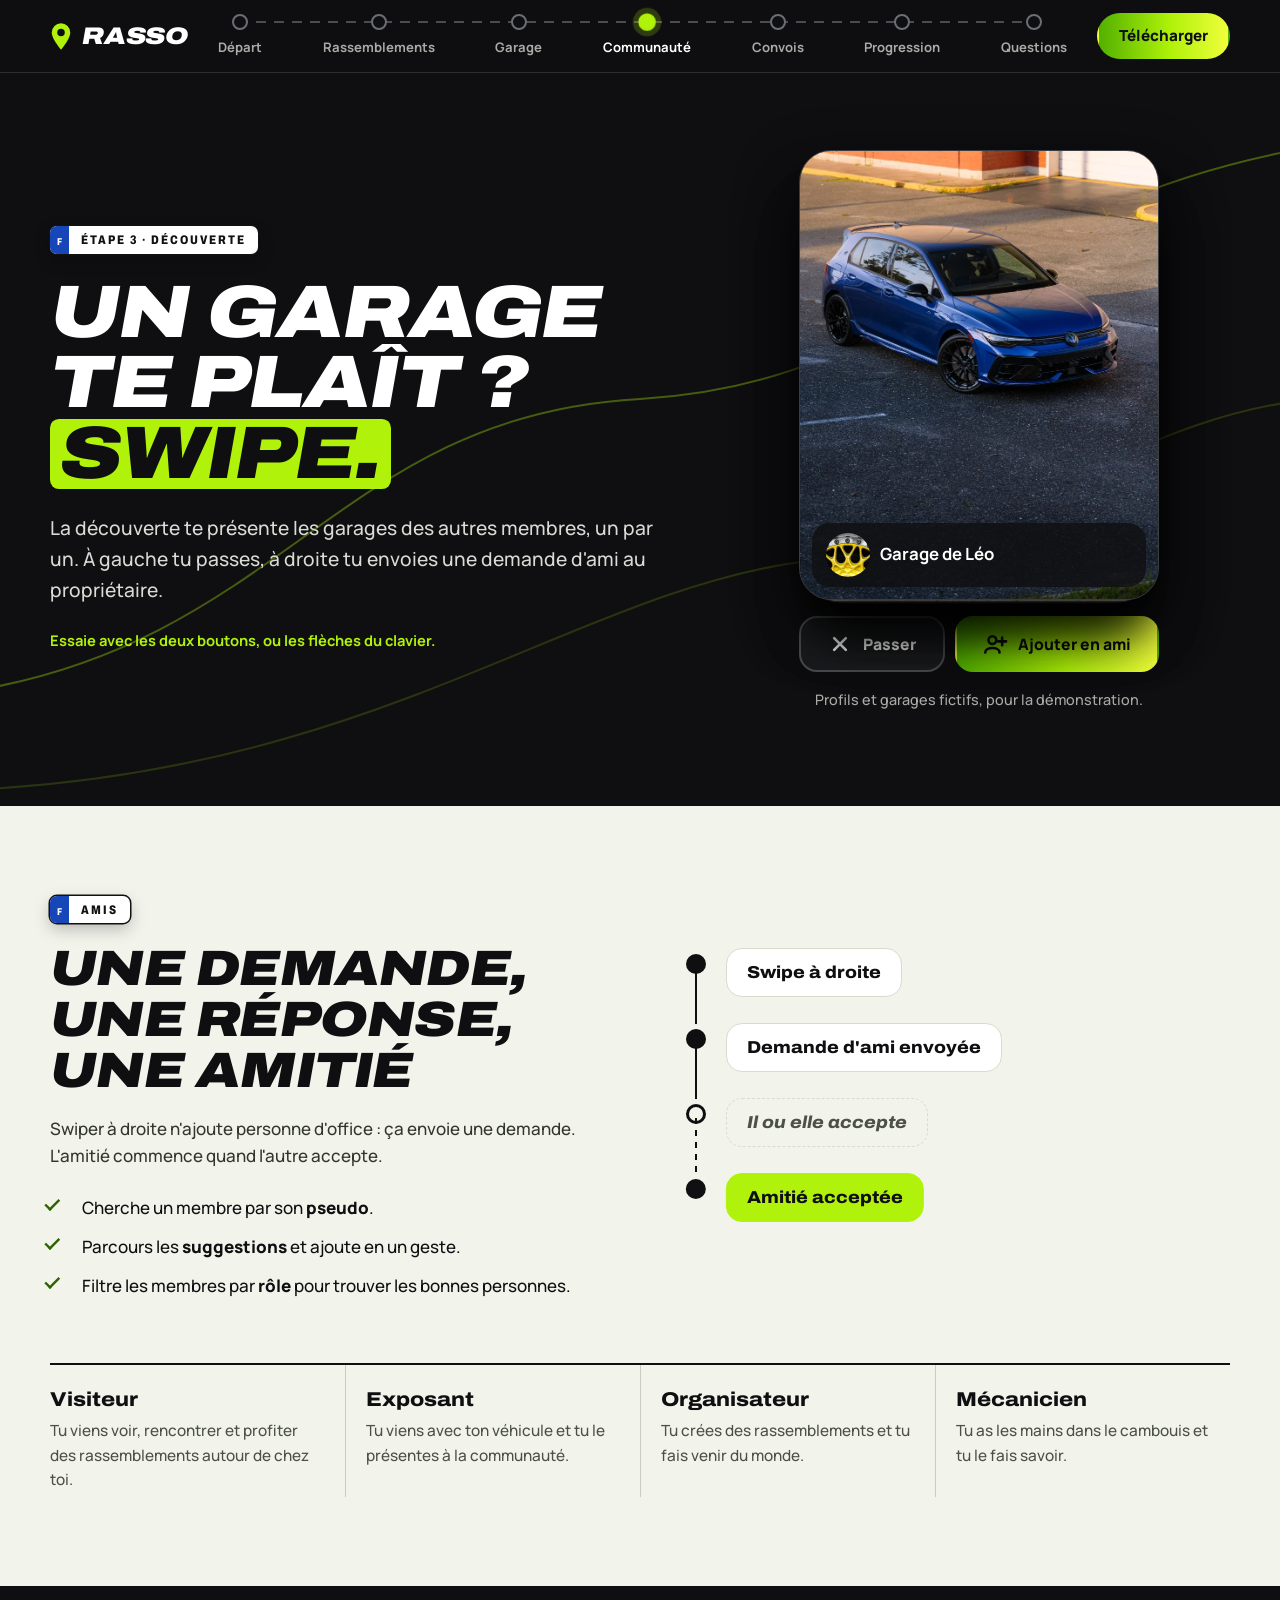
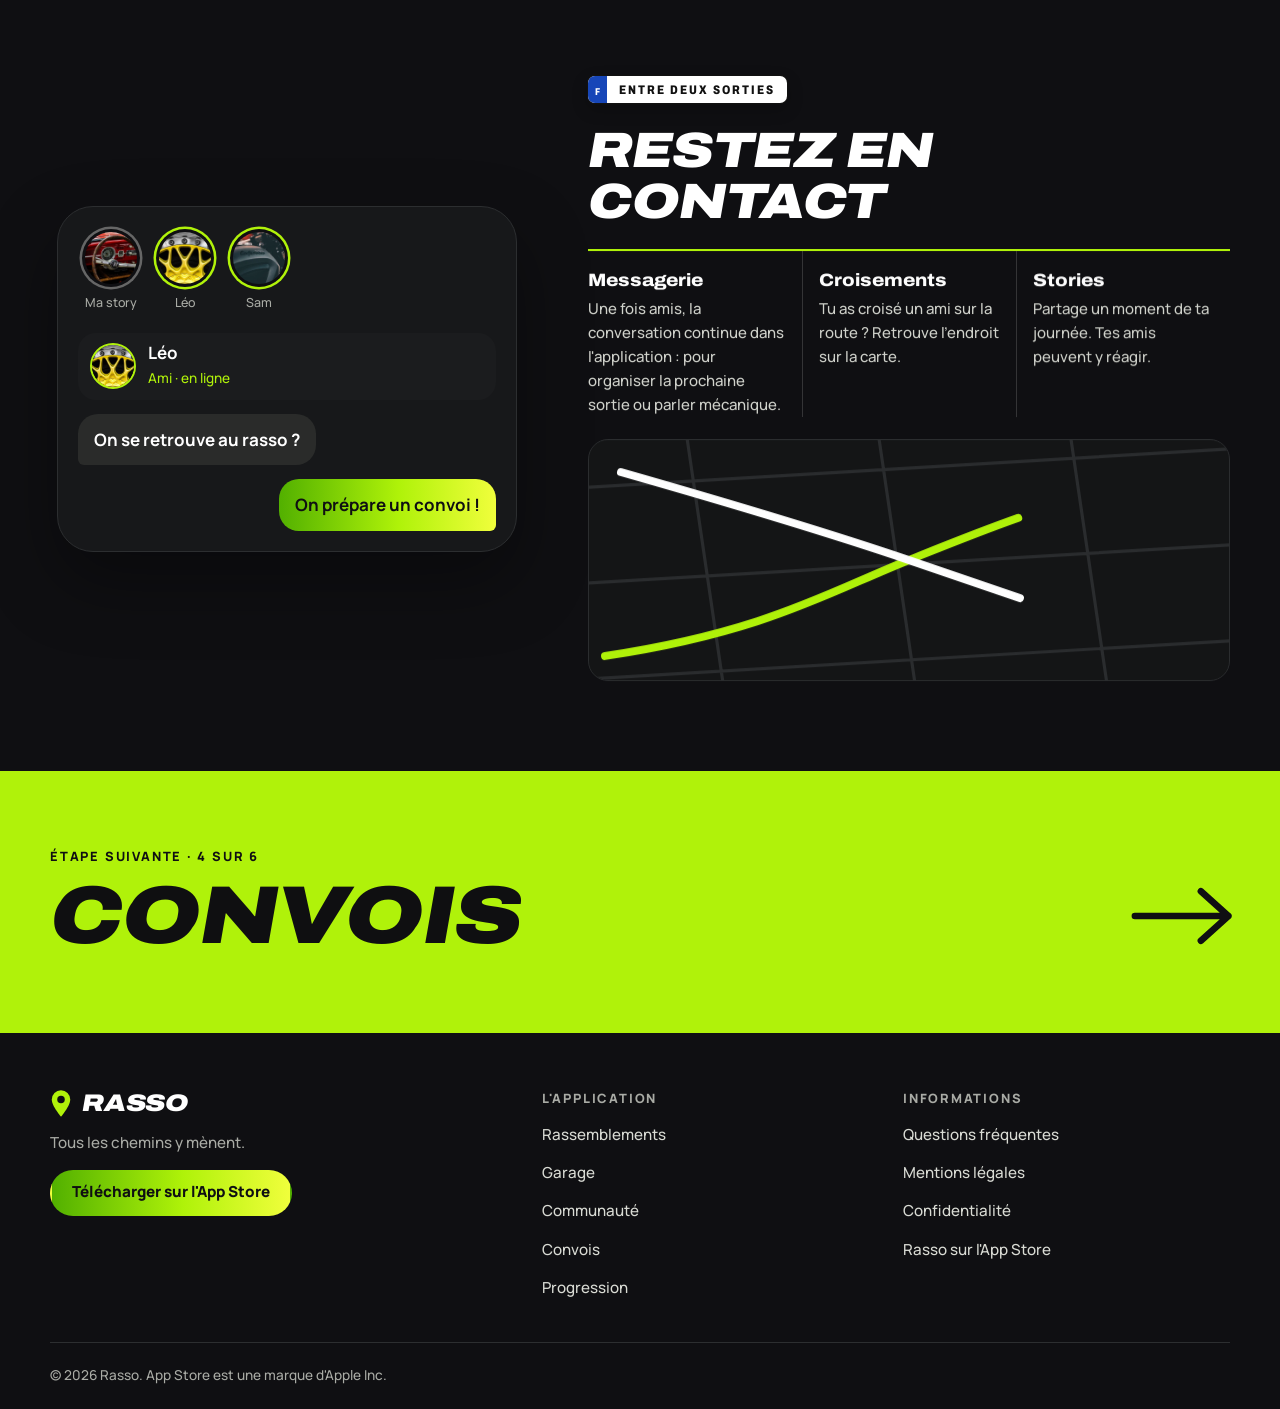
==== communaute.html @ 7228d5ae "Site vitrine Rasso : version de démonstration Site statique de 9 pages (accueil, rassemblements, gar" ====
<!DOCTYPE html>
<html lang="fr">
<head>
<meta charset="utf-8">
<meta name="viewport" content="width=device-width, initial-scale=1">
<title>Rencontre des passionnés auto et moto : swipe, amis, messagerie – Rasso</title>
<meta name="description" content="Découvre les garages des autres membres, swipe pour ajouter des amis, discute en messagerie, retrouve vos croisements sur la carte et partage des stories sur Rasso.">
<link rel="canonical" href="https://henrybdz.github.io/Rasso-APP/communaute.html">
<meta name="robots" content="noindex, nofollow">
<meta name="theme-color" content="#0F0F12">
<meta name="color-scheme" content="dark">
<meta name="apple-itunes-app" content="app-id=6758964694">
<meta property="og:type" content="website">
<meta property="og:locale" content="fr_FR">
<meta property="og:site_name" content="Rasso">
<meta property="og:title" content="Rencontre des passionnés auto et moto : swipe, amis, messagerie – Rasso">
<meta property="og:description" content="Découvre les garages des autres membres, swipe pour ajouter des amis, discute en messagerie, retrouve vos croisements sur la carte et partage des stories sur Rasso.">
<meta property="og:url" content="https://henrybdz.github.io/Rasso-APP/communaute.html">
<meta property="og:image" content="https://henrybdz.github.io/Rasso-APP/img/og.jpg">
<meta property="og:image:width" content="1200">
<meta property="og:image:height" content="630">
<meta name="twitter:card" content="summary_large_image">
<link rel="icon" href="favicon.svg" type="image/svg+xml">
<link rel="manifest" href="site.webmanifest">
<link rel="preload" href="fonts/archivo-italic.woff2" as="font" type="font/woff2" crossorigin>
<link rel="preload" href="fonts/manrope.woff2" as="font" type="font/woff2" crossorigin>
<link rel="stylesheet" href="css/site.css">
</head>
<body>
<a class="skip" href="#contenu">Aller au contenu</a>
<header class="top">
  <div class="wrap top-in">
    <a class="brand" href="index.html" aria-label="Rasso, accueil"><svg class="pin" viewBox="0 0 100 130" aria-hidden="true"><path d="M50,126 C50,126 8,78 8,48 A42,42 0 1 1 92,48 C92,78 50,126 50,126 Z"/><circle cx="50" cy="48" r="17"/></svg><span>RASSO</span></a>
    <nav class="route-nav" id="nav" aria-label="Navigation principale"><ol><li><a href="index.html"><i aria-hidden="true"></i><span>Départ</span></a></li><li><a href="rassemblements.html"><i aria-hidden="true"></i><span>Rassemblements</span></a></li><li><a href="garage.html"><i aria-hidden="true"></i><span>Garage</span></a></li><li><a href="communaute.html" aria-current="page"><i aria-hidden="true"></i><span>Communauté</span></a></li><li><a href="convois.html"><i aria-hidden="true"></i><span>Convois</span></a></li><li><a href="progression.html"><i aria-hidden="true"></i><span>Progression</span></a></li><li><a href="questions.html"><i aria-hidden="true"></i><span>Questions</span></a></li></ol></nav>
    <a class="btn btn-lime top-cta" href="https://apps.apple.com/fr/app/rasso/id6758964694" rel="noopener">Télécharger</a>
    <button class="burger" id="burger" type="button" aria-expanded="false" aria-controls="nav"><span class="sr">Menu</span><i></i><i></i><i></i></button>
  </div>
</header>
<main id="contenu">
<section class="phero dark"><svg class="road" viewBox="0 0 1440 900" preserveAspectRatio="none" aria-hidden="true"><path d="M-40,760 C 320,700 380,420 720,400 C 1040,380 1100,160 1480,90"/><path d="M-40,880 C 420,860 640,640 900,600 C 1160,560 1280,420 1480,400"/></svg>
  <div class="wrap phero-in">
    <div class="phero-txt"><p class="plate"><i aria-hidden="true">F</i><span>Étape 3 · Découverte</span></p><h1>Un garage te plaît ?<br><mark>Swipe.</mark></h1><p class="lead">La découverte te présente les garages des autres membres, un par un. À gauche tu passes, à droite tu envoies une demande d'ami au propriétaire.</p><p class="hint">Essaie avec les deux boutons, ou les flèches du clavier.</p></div>
    <div class="phero-vis">
      <div class="swipe" id="swipe"><div class="sw-stack"><div class="sw" data-nom="Malo"><img src="img/voiture-youngtimer.webp" width="1200" height="800" alt="" loading="lazy"><span class="stamp s-pass">Passer</span><span class="stamp s-add">Ajouter en ami</span><div class="own"><img src="img/profil-sam.webp" width="240" height="240" alt="" loading="lazy"><b>Garage de Malo</b></div></div><div class="sw" data-nom="Inès"><img src="img/moto-cafe-racer.webp" width="900" height="879" alt="" loading="lazy"><span class="stamp s-pass">Passer</span><span class="stamp s-add">Ajouter en ami</span><div class="own"><img src="img/profil-moi.webp" width="240" height="240" alt="" loading="lazy"><b>Garage de Inès</b></div></div><div class="sw" data-nom="Sam"><img src="img/voiture-coupe.webp" width="1200" height="674" alt="" loading="lazy"><span class="stamp s-pass">Passer</span><span class="stamp s-add">Ajouter en ami</span><div class="own"><img src="img/profil-sam.webp" width="240" height="240" alt="" loading="lazy"><b>Garage de Sam</b></div></div><div class="sw" data-nom="Léo"><img src="img/voiture-compacte.webp" width="900" height="1029" alt="" loading="lazy"><span class="stamp s-pass">Passer</span><span class="stamp s-add">Ajouter en ami</span><div class="own"><img src="img/profil-leo.webp" width="240" height="240" alt="" loading="lazy"><b>Garage de Léo</b></div></div></div>
        <div class="sw-btns"><button type="button" class="sb sb-pass" data-dir="left"><svg viewBox="0 0 40 40" aria-hidden="true"><path d="M11 11 L29 29 M29 11 L11 29"/></svg><span>Passer</span></button><button type="button" class="sb sb-add" data-dir="right"><svg viewBox="0 0 40 40" aria-hidden="true"><circle cx="16" cy="14" r="6"/><path d="M5 33 C5 24 27 24 27 33 M31 10 V22 M25 16 H37"/></svg><span>Ajouter en ami</span></button></div>
        <p class="sw-msg" id="swmsg" aria-live="polite">Profils et garages fictifs, pour la démonstration.</p></div>
    </div>
  </div>
</section>
<section class="amis paper">
  <div class="wrap amis-in">
    <div class="amis-txt"><p class="plate"><i aria-hidden="true">F</i><span>Amis</span></p><h2 class="h2">Une demande, une réponse, une amitié</h2><p>Swiper à droite n'ajoute personne d'office : ça envoie une demande. L'amitié commence quand l'autre accepte.</p><ul class="ticks"><li>Cherche un membre par son <b>pseudo</b>.</li><li>Parcours les <b>suggestions</b> et ajoute en un geste.</li><li>Filtre les membres par <b>rôle</b> pour trouver les bonnes personnes.</li></ul></div>
    <ol class="flow"><li><span>Swipe à droite</span></li><li><span>Demande d'ami envoyée</span></li><li class="wait"><span>Il ou elle accepte</span></li><li class="ok"><span>Amitié acceptée</span></li></ol>
  </div>
  <div class="wrap"><ul class="role-grid"><li><h3>Visiteur</h3><p>Tu viens voir, rencontrer et profiter des rassemblements autour de chez toi.</p></li><li><h3>Exposant</h3><p>Tu viens avec ton véhicule et tu le présentes à la communauté.</p></li><li><h3>Organisateur</h3><p>Tu crées des rassemblements et tu fais venir du monde.</p></li><li><h3>Mécanicien</h3><p>Tu as les mains dans le cambouis et tu le fais savoir.</p></li></ul></div>
</section>
<section class="msg dark">
  <div class="wrap msg-in">
    <div class="ui chat"><div class="stories" aria-hidden="true"><span class="st me"><img src="img/profil-moi.webp" width="240" height="240" alt="" loading="lazy"><em>Ma story</em></span><span class="st"><img src="img/profil-leo.webp" width="240" height="240" alt="" loading="lazy"><em>Léo</em></span><span class="st"><img src="img/profil-sam.webp" width="240" height="240" alt="" loading="lazy"><em>Sam</em></span></div>
      <div class="chat-h"><img src="img/profil-leo.webp" width="240" height="240" alt="" loading="lazy"><div><b>Léo</b><span>Ami · en ligne</span></div></div><p class="bub">On se retrouve au rasso ?</p><p class="bub me">On prépare un convoi !</p></div>
    <div class="msg-txt"><p class="plate"><i aria-hidden="true">F</i><span>Entre deux sorties</span></p><h2 class="h2">Restez en contact</h2>
      <div class="trio"><div><h3>Messagerie</h3><p>Une fois amis, la conversation continue dans l'application : pour organiser la prochaine sortie ou parler mécanique.</p></div><div><h3>Croisements</h3><p>Tu as croisé un ami sur la route ? Retrouve l'endroit sur la carte.</p></div><div><h3>Stories</h3><p>Partage un moment de ta journée. Tes amis peuvent y réagir.</p></div></div>
      <div class="cross"><svg viewBox="0 0 400 150" aria-hidden="true"><g class="grid"><path d="M-10,30 L410,5 M-10,90 L410,65 M-10,150 L410,125 M60,-10 L85,160 M180,-10 L205,160 M300,-10 L325,160"/></g><path class="t1" d="M10,135 C 110,120 150,95 200,75 C 250,55 310,30 395,15"/><path class="t2" d="M20,20 C 90,40 150,58 200,75 C 260,95 320,118 390,136"/><circle cx="200" cy="75" r="9"/></svg><span class="cross-l">Ami croisé ici</span></div>
    </div>
  </div>
</section>
<section class="next"><div class="wrap next-in"><p>Étape suivante · 4 sur 6</p><a href="convois.html"><span>Convois</span><svg class="arr" viewBox="0 0 40 24" aria-hidden="true"><path d="M2 12 H36 M26 3 L36 12 L26 21"/></svg></a></div></section>
</main>
<footer class="foot dark">
  <div class="wrap foot-in">
    <div><a class="brand" href="index.html" aria-label="Rasso, accueil"><svg class="pin" viewBox="0 0 100 130" aria-hidden="true"><path d="M50,126 C50,126 8,78 8,48 A42,42 0 1 1 92,48 C92,78 50,126 50,126 Z"/><circle cx="50" cy="48" r="17"/></svg><span>RASSO</span></a><p class="foot-tag">Tous les chemins y mènent.</p><a class="btn btn-lime " href="https://apps.apple.com/fr/app/rasso/id6758964694" rel="noopener">Télécharger sur l'App Store</a></div>
    <nav aria-label="Application"><h3>L'application</h3><a href="rassemblements.html">Rassemblements</a><a href="garage.html">Garage</a><a href="communaute.html">Communauté</a><a href="convois.html">Convois</a><a href="progression.html">Progression</a></nav>
    <nav aria-label="Informations"><h3>Informations</h3><a href="questions.html">Questions fréquentes</a><a href="mentions-legales.html">Mentions légales</a><a href="confidentialite.html">Confidentialité</a><a href="https://apps.apple.com/fr/app/rasso/id6758964694" rel="noopener">Rasso sur l'App Store</a></nav>
  </div>
  <div class="wrap foot-end"><p>© 2026 Rasso. App Store est une marque d'Apple Inc.</p></div>
</footer>
<script src="js/vendor/gsap.min.js" defer></script>
<script src="js/vendor/ScrollTrigger.min.js" defer></script>
<script src="js/vendor/MotionPathPlugin.min.js" defer></script>
<script src="js/site.js" defer></script>
<script src="js/anim.js" defer></script>
</body>
</html>
---- css/site.css ----
/* RASSO — site vitrine.
   Idée : l'app (noir + vert citron) alterne avec des sections « papier » claires ; le vert y sert de surligneur
   sous du texte noir, jamais de couleur de texte sur fond clair. Titres en Archivo large italique, comme le logo. */
@font-face{font-family:"Archivo";src:url(../fonts/archivo.woff2) format("woff2");font-weight:100 900;font-stretch:62% 125%;font-style:normal;font-display:swap}
@font-face{font-family:"Archivo";src:url(../fonts/archivo-italic.woff2) format("woff2");font-weight:100 900;font-stretch:62% 125%;font-style:italic;font-display:swap}
@font-face{font-family:"Manrope";src:url(../fonts/manrope.woff2) format("woff2");font-weight:200 800;font-style:normal;font-display:swap}

:root{
  color-scheme:dark;
  --ink:#0F0F12;        /* fond de l'app */
  --coal:#1B1C1E;       /* cartes de l'app */
  --line:#2C2E30;
  --paper:#F2F4EC;      /* blanc cassé, légèrement tiré vers le vert */
  --paper-2:#E6E9DD;
  --lime:#B0F20A;       /* accent de l'app */
  --lime-2:#E6FB3C;
  --moss:#2F6200;       /* vert lisible sur papier */
  --fog:#A9ABA5;        /* texte secondaire sur noir */
  --slate:#4C5049;      /* texte secondaire sur papier */
  --grad:linear-gradient(90deg,#52B000,#AFF209 55%,#F0FE3C);
  --display:"Archivo","Arial Narrow",Arial,sans-serif;
  --body:"Manrope",system-ui,-apple-system,"Segoe UI",Roboto,sans-serif;
  --r:28px;
}
*,*::before,*::after{box-sizing:border-box}
html{scroll-behavior:smooth;scroll-padding-top:84px;-webkit-text-size-adjust:100%}
body{margin:0;background:var(--ink);color:#fff;font:500 1.0625rem/1.6 var(--body);overflow-x:hidden}
img,video,svg{max-width:100%;height:auto;display:block}
a{color:inherit}
h1,h2,h3,p,ul,figure{margin:0}
ul{padding:0;list-style:none}
:focus-visible{outline:3px solid var(--lime);outline-offset:3px;border-radius:6px}
.paper :focus-visible,.final :focus-visible{outline-color:var(--ink)}
.sr{position:absolute;width:1px;height:1px;overflow:hidden;clip-path:inset(50%)}
.skip{position:absolute;left:16px;top:-60px;background:var(--lime);color:var(--ink);padding:10px 16px;border-radius:10px;font-weight:800;z-index:50}
.skip:focus{top:12px}
.wrap{width:min(1180px,100% - 40px);margin-inline:auto}

.dark{background:var(--ink);color:#fff}
.paper{background:var(--paper);color:var(--ink)}

/* ---------- typographie ---------- */
h1,.h2,.final h2{font-family:var(--display);font-style:italic;font-weight:900;font-stretch:118%;text-transform:uppercase;letter-spacing:-.015em;text-wrap:balance}
h1{font-size:clamp(2.6rem,7.2vw,5.9rem);line-height:.95}
.h2{font-size:clamp(1.85rem,3.9vw,3.1rem);line-height:1.02}
.h3{font-family:var(--display);font-weight:800;font-stretch:112%;font-size:1.35rem;line-height:1.2}
mark{background:var(--lime);color:var(--ink);padding:0 .14em;border-radius:.12em;box-decoration-break:clone;-webkit-box-decoration-break:clone}
.eyebrow{font:800 .8rem/1 var(--body);letter-spacing:.14em;text-transform:uppercase;color:var(--lime);margin-bottom:18px}
.paper .eyebrow{color:var(--moss)}
.lead{font-size:clamp(1.05rem,1.5vw,1.25rem);color:#D9DBD4;max-width:34em}

/* ---------- boutons ---------- */
.btn{display:inline-flex;align-items:center;justify-content:center;gap:10px;min-height:46px;padding:10px 20px;border-radius:999px;font:800 .95rem/1.1 var(--body);text-decoration:none;border:2px solid transparent;transition:transform .15s ease,background-color .15s ease,color .15s ease}
.btn:hover{transform:translateY(-2px)}
.btn-lg{min-height:56px;padding:14px 28px;font-size:1.02rem}
.btn-lime{background:var(--grad);color:var(--ink)}
.btn-ghost{border-color:#4a4d4f;color:#fff}
.btn-ghost:hover{border-color:#fff}
.btn-ink{background:var(--ink);color:#fff}
.btn-ink:hover{background:#000}


.sec-h{display:flex;flex-direction:column;gap:16px;align-items:flex-start;margin-bottom:38px;max-width:46em}
.sec-h p:not(.plate){color:#33362F}
.note{font-size:.85rem;color:var(--slate);margin-top:22px}
.hint{font-size:.92rem;color:var(--lime);font-weight:700}
.arr{width:34px;fill:none;stroke:currentColor;stroke-width:3;stroke-linecap:round;stroke-linejoin:round;flex:none}

/* plaque : étiquette de section en forme de plaque d'immatriculation */
.plate{display:inline-flex;align-items:stretch;background:#fff;color:#111;border-radius:7px;overflow:hidden;font:800 .78rem/1 var(--display);font-stretch:80%;letter-spacing:.16em;text-transform:uppercase;box-shadow:0 0 0 1.5px #111,0 6px 16px rgba(0,0,0,.25)}
.plate i{font-style:normal;background:#1746B8;color:#fff;padding:8px 7px 7px;font-size:.62rem;letter-spacing:0;display:flex;align-items:flex-end}
.plate span{padding:8px 12px 7px}

/* ---------- en-tête : la navigation est un itinéraire ---------- */
.top{position:sticky;top:0;z-index:20;background:rgba(15,15,18,.9);backdrop-filter:blur(14px);-webkit-backdrop-filter:blur(14px);border-bottom:1px solid var(--line)}
.top-in{display:flex;align-items:center;gap:24px;min-height:72px}
.brand{display:inline-flex;align-items:center;gap:10px;text-decoration:none;font:italic 900 1.5rem/1 var(--display);font-stretch:120%;letter-spacing:-.01em}
.pin{width:22px;height:auto;flex:none}
.pin path{fill:var(--lime)}.pin circle{fill:var(--ink)}
.route-nav{flex:1;min-width:0}
.route-nav ol{display:flex;justify-content:space-between;position:relative;margin:0;padding:0;list-style:none}
.route-nav ol::before{content:"";position:absolute;left:3%;right:3%;top:9px;height:2px;background:repeating-linear-gradient(90deg,#4a4d4f 0 10px,transparent 10px 18px)}
.route-nav a{position:relative;display:flex;flex-direction:column;align-items:center;gap:7px;text-decoration:none;font-weight:700;font-size:.82rem;color:var(--fog);padding:2px 6px}
.route-nav i{width:16px;height:16px;border-radius:50%;background:var(--ink);border:2.5px solid #6b6f72;transition:transform .15s ease,background-color .15s ease,border-color .15s ease}
.route-nav a:hover{color:#fff}.route-nav a:hover i{border-color:var(--lime);transform:scale(1.2)}
.route-nav a[aria-current]{color:#fff}
.route-nav a[aria-current] i{background:var(--lime);border-color:var(--lime);box-shadow:0 0 0 5px rgba(176,242,10,.2)}
.top-cta{flex:none}
.burger{display:none;width:46px;height:46px;border:1px solid var(--line);border-radius:12px;background:var(--coal);cursor:pointer;flex-direction:column;align-items:center;justify-content:center;gap:5px;flex:none}
.burger i{width:20px;height:2px;background:#fff;border-radius:2px}

/* ---------- routes décoratives ---------- */
.road{position:absolute;inset:0;width:100%;height:100%;pointer-events:none}
.road path{fill:none;stroke:var(--lime);stroke-width:2;opacity:.34;vector-effect:non-scaling-stroke;stroke-dasharray:2400;animation:trace 2.2s cubic-bezier(.3,.7,.2,1) both}
.road path+path{opacity:.16;animation-delay:.25s}
@keyframes trace{from{stroke-dashoffset:2400}to{stroke-dashoffset:0}}

/* ---------- accueil : héros ---------- */
.hero,.phero,.chero,.qhero{position:relative;overflow:hidden}
.hero-in{position:relative;display:grid;grid-template-columns:minmax(0,1.1fr) minmax(0,.9fr);gap:clamp(24px,4vw,56px);align-items:center;padding-block:clamp(40px,6vw,76px) clamp(28px,4vw,48px)}
.hero-txt,.phero-txt{display:flex;flex-direction:column;gap:24px;align-items:flex-start}
.cta-row{display:flex;flex-wrap:wrap;gap:14px}
.hero-stage{position:relative;justify-self:center;width:min(440px,100%);padding:10px 54px 30px}
.phone{width:min(300px,66vw);margin-inline:auto;border-radius:46px;padding:9px;background:linear-gradient(160deg,#3a3d40,#161718);box-shadow:0 40px 90px rgba(0,0,0,.6),0 0 0 1px #000,0 0 110px rgba(176,242,10,.14)}
.phone img{border-radius:38px;width:100%}
.fl{position:absolute;display:flex;flex-direction:column;background:var(--coal);border:1px solid #3a3d40;border-radius:20px;overflow:hidden;text-decoration:none;box-shadow:0 24px 50px rgba(0,0,0,.6);transition:transform .2s ease}
.fl img{width:100%;object-fit:cover}
.fl span{padding:9px 12px 11px;font-size:.78rem;color:var(--fog);line-height:1.3}
.fl b{display:block;color:#fff;font:800 .95rem/1.2 var(--display);font-stretch:112%}
.fl-ev{left:0;bottom:70px;width:180px;transform:rotate(-5deg)}.fl-ev img{aspect-ratio:16/10}
.fl-car{right:0;top:44px;width:150px;transform:rotate(6deg)}.fl-car img{aspect-ratio:1}
.fl-car span{color:var(--lime);font-weight:800}
a.fl:hover{transform:rotate(0) scale(1.04)}
.fl-xp{right:6px;bottom:24px;flex-direction:row;align-items:center;gap:10px;padding:10px 14px;border-radius:16px;width:170px}
.fl-xp b{color:var(--lime);font-size:1rem}
.fl-xp i{flex:1;height:10px;border-radius:8px;background:#333;overflow:hidden}
.fl-xp u{display:block;height:100%;width:72%;background:var(--grad);border-radius:8px}
.hero-facts{display:grid;grid-template-columns:repeat(4,minmax(0,1fr));border-top:1px solid var(--line);font-size:.9rem;color:var(--fog)}
.hero-facts li{padding:20px 18px 26px 0}
.hero-facts li+li{padding-left:18px;border-left:1px solid var(--line)}
.hero-facts b{display:block;color:#fff;font:800 1.05rem/1.3 var(--display);font-stretch:112%}

/* ---------- accueil : mosaïque des étapes ---------- */
.bento-s{padding-block:clamp(52px,7vw,96px)}
.bento{display:grid;grid-template-columns:repeat(12,minmax(0,1fr));grid-auto-rows:minmax(200px,auto);gap:16px}
.tile{position:relative;display:flex;flex-direction:column;justify-content:flex-end;border-radius:var(--r);overflow:hidden;text-decoration:none;background:var(--ink);color:#fff;min-height:260px;isolation:isolate;transition:transform .2s ease}
.tile:hover{transform:translateY(-4px)}
.tile>img{position:absolute;inset:0;width:100%;height:100%;object-fit:cover;z-index:-2;transition:transform .5s ease}
.tile:hover>img{transform:scale(1.05)}
.tile>img+.tile-b{background:linear-gradient(180deg,transparent,rgba(8,8,10,.9) 55%)}
.tile-b{position:relative;padding:70px 24px 22px;display:grid;gap:6px}
.tile h3{font:italic 900 clamp(1.5rem,2.6vw,2.1rem)/1 var(--display);font-stretch:118%;text-transform:uppercase}
.tile p{color:#D9DBD4;font-size:.96rem;max-width:30em;padding-right:44px}
.tile .arr{position:absolute;right:22px;bottom:24px;color:var(--lime)}
.num{font:900 .85rem/1 var(--display);width:30px;height:30px;border-radius:50%;background:var(--lime);color:var(--ink);display:grid;place-items:center;margin-bottom:6px}
.t-rasso{grid-column:span 7;grid-row:span 2}
.t-garage{grid-column:span 5}
.t-commu{grid-column:span 5;background:#17181A}
.t-convoi{grid-column:span 7;background:#17181A}
.t-xp{grid-column:span 5;background:var(--lime);color:var(--ink);min-height:260px;justify-content:space-between}
.t-xp p{color:#20290a}.t-xp .num{background:var(--ink);color:var(--lime)}.t-xp .arr{color:var(--ink);position:static;margin-top:10px}
.t-xp .tile-b{padding-top:24px;order:2}
.mini-xp{padding:24px 24px 0;display:grid;gap:10px}
.mini-xp i{height:22px;border-radius:14px;background:rgba(15,15,18,.2);overflow:hidden}
.mini-xp u{display:block;height:100%;width:80%;background:var(--ink);border-radius:14px}
.mini-xp b{font:italic 900 1.4rem var(--display);font-stretch:118%;text-transform:uppercase;text-align:right}
.mini-deck{position:absolute;inset:0;z-index:-1}
.mini-deck img{position:absolute;width:38%;aspect-ratio:3/4;object-fit:cover;border-radius:18px;top:18px;box-shadow:0 14px 30px rgba(0,0,0,.6)}
.mini-deck img:first-child{right:34%;transform:rotate(-9deg);filter:brightness(.7)}
.mini-deck img:last-child{right:8%;transform:rotate(6deg)}
.t-commu .tile-b{background:linear-gradient(180deg,transparent,#17181A 60%)}
.t-convoi>svg{position:absolute;inset:8% 6% auto auto;width:62%;z-index:-1}
.t-convoi>svg path{fill:none;stroke:var(--lime);stroke-width:8;stroke-linecap:round}
.t-convoi>svg circle{fill:#fff}.t-convoi>svg circle+circle{fill:var(--lime)}

/* ---------- accueil : vidéo avec chapitres ---------- */
.video-s{padding-block:clamp(52px,7vw,96px)}
.video-in{display:grid;grid-template-columns:auto minmax(0,1fr);gap:clamp(28px,6vw,80px);align-items:center}
.video-box{width:min(300px,78vw);border-radius:34px;overflow:hidden;background:#000;box-shadow:0 0 0 1px #333,0 30px 70px rgba(0,0,0,.6),0 0 90px rgba(176,242,10,.12);justify-self:center}
.video-box video{width:100%;aspect-ratio:9/16;object-fit:cover}
.video-txt{display:flex;flex-direction:column;gap:20px;align-items:flex-start}
.video-txt>p:not(.plate){color:#D2D4CD;max-width:32em}
.chap{list-style:none;margin:0;padding:0;display:grid;grid-template-columns:repeat(2,minmax(0,1fr));gap:0 28px;width:100%;border-top:1px solid var(--line)}
.chap button{width:100%;display:flex;gap:16px;align-items:baseline;padding:13px 4px;background:none;border:0;border-bottom:1px solid var(--line);color:#fff;font:700 1rem var(--body);cursor:pointer;text-align:left}
.chap span{font:800 .85rem var(--display);color:var(--lime);font-variant-numeric:tabular-nums;min-width:2.6em}
.chap button:hover{color:var(--lime)}

/* ---------- charte ---------- */
.charte{padding-block:clamp(48px,6vw,84px)}
.charte-in{display:grid;grid-template-columns:minmax(0,.9fr) minmax(0,1.5fr);gap:clamp(24px,5vw,64px);align-items:start}
.charte-in>div:first-child{display:flex;flex-direction:column;gap:16px;align-items:flex-start}
.charte-g{display:grid;grid-template-columns:repeat(3,minmax(0,1fr));gap:0;border-top:2px solid currentColor}
.charte-g p{padding:20px 18px 0 0;font-size:.96rem}
.charte-g p+p{padding-left:18px;border-left:1px solid rgba(128,128,128,.4)}
.charte-g b{display:block;font:800 1.1rem/1.25 var(--display);font-stretch:112%;margin-bottom:8px}
.paper .charte-g p{color:#33362F}.paper .charte-g b{color:var(--ink)}
.dark .charte-g{border-color:var(--lime)}.dark .charte-g p{color:#D2D4CD}.dark .charte-g b{color:#fff}

/* ---------- héros de page ---------- */
.phero-in,.chero-in{position:relative;display:grid;grid-template-columns:minmax(0,1.1fr) minmax(0,.9fr);gap:clamp(24px,5vw,64px);align-items:center;padding-block:clamp(40px,6vw,80px)}
.phero h1,.chero h1,.ghero h1,.qhero h1{font-size:clamp(2.3rem,5.8vw,4.7rem)}
.phero-vis{display:flex;justify-content:center}
.qhero .wrap{display:flex;flex-direction:column;gap:22px;align-items:flex-start;padding-block:clamp(40px,6vw,80px)}

/* ---------- rassemblements ---------- */
.tri{padding-block:clamp(52px,7vw,96px)}
.tri-g{display:grid;grid-template-columns:repeat(3,minmax(0,1fr));gap:18px}
.tcard{background:#fff;border-radius:var(--r);padding:14px 14px 24px;display:flex;flex-direction:column;gap:10px;border:1px solid #D8DCCD}
.tcard h3{font:800 1.3rem/1.2 var(--display);font-stretch:114%;padding:8px 8px 0}
.tcard p{color:#33362F;font-size:.98rem;padding:0 8px}
.tcard-v{background:var(--ink);color:#fff;border-radius:20px;height:270px;overflow:hidden;display:flex;flex-direction:column;gap:10px;padding:16px}
.v-map{padding:0}.v-map img{width:100%;height:100%;object-fit:cover}
.rw{display:grid;grid-template-columns:1fr auto;gap:2px 10px;padding:10px 12px;border-radius:14px;background:var(--coal);font-size:.86rem}
.rw b{font-size:.95rem}.rw span{color:var(--fog);grid-column:1}.rw em{font-style:normal;color:var(--lime);font-weight:800;grid-row:1/3;grid-column:2;align-self:center}
.field{display:flex;align-items:center;gap:10px;padding:14px 16px;border-radius:16px;background:var(--coal);color:var(--fog);border:1.5px solid var(--lime)}
.field svg{width:22px;fill:none;stroke:var(--fog);stroke-width:2.2;stroke-linecap:round}
.sug{display:grid;grid-template-columns:1fr auto;gap:0;font-size:.95rem}
.sug span{padding:11px 6px;border-bottom:1px solid var(--line)}
.sug span:nth-child(even){color:var(--lime);font-weight:800;font-variant-numeric:tabular-nums;text-align:right}
.orga{position:relative;min-height:560px;display:flex;align-items:center;padding-block:clamp(40px,6vw,80px);overflow:hidden}
.orga-photo{position:absolute;inset:0}
.orga-photo img{width:100%;height:100%;object-fit:cover}
.orga-photo::after{content:"";position:absolute;inset:0;background:linear-gradient(90deg,rgba(15,15,18,.2),rgba(15,15,18,.75))}
.orga-in{position:relative;display:flex;justify-content:flex-end}
.orga-card{width:min(520px,100%);background:rgba(15,15,18,.93);border:1px solid #3a3d40;border-radius:var(--r);padding:clamp(22px,3vw,36px);display:flex;flex-direction:column;gap:18px;align-items:flex-start}
.orga-card>p:not(.plate){color:#D2D4CD}
.steps{list-style:none;margin:0;padding:0;counter-reset:s;display:grid;gap:0;width:100%}
.steps li{counter-increment:s;position:relative;padding:14px 0 14px 52px;border-top:1px solid var(--line);color:var(--fog);font-size:.96rem}
.steps li::before{content:counter(s);position:absolute;left:0;top:14px;width:34px;height:34px;border-radius:50%;background:var(--lime);color:var(--ink);font:900 .95rem var(--display);display:grid;place-items:center}
.steps b{display:block;color:#fff;font:800 1.1rem/1.3 var(--display);font-stretch:112%}

/* ---------- garage ---------- */
.ghero{position:relative;min-height:min(78vh,680px);display:flex;align-items:flex-end;overflow:hidden}
.ghero-photo{position:absolute;inset:0}
.ghero-photo img{width:100%;height:100%;object-fit:cover;object-position:50% 70%}
.ghero-photo::after{content:"";position:absolute;inset:0;background:linear-gradient(180deg,rgba(15,15,18,.35),rgba(15,15,18,.15) 35%,rgba(15,15,18,.95))}
.ghero-in{position:relative;display:flex;flex-direction:column;gap:20px;align-items:flex-start;padding-block:clamp(120px,22vw,220px) clamp(32px,5vw,56px)}
.fiche{padding-block:clamp(52px,7vw,96px)}
.fiche-in{display:grid;grid-template-columns:minmax(0,1.15fr) minmax(0,.85fr);gap:clamp(26px,5vw,64px);align-items:center}
.gal{display:grid;grid-template-columns:repeat(4,minmax(0,1fr));grid-template-rows:repeat(3,minmax(0,130px));gap:10px}
.gal figure{position:relative;border-radius:20px;overflow:hidden;background:var(--ink)}
.gal img{width:100%;height:100%;object-fit:cover}
.gal figcaption{position:absolute;left:10px;bottom:10px;background:rgba(15,15,18,.85);color:#fff;font-weight:800;font-size:.78rem;padding:6px 10px;border-radius:10px;display:flex;align-items:center;gap:6px}
.gal figcaption svg{width:12px;fill:var(--lime)}
.g1{grid-column:1/4;grid-row:1/3}.g2{grid-column:4;grid-row:1}.g3{grid-column:4;grid-row:2}.g4{grid-column:1/3;grid-row:3}.g5{grid-column:3/5;grid-row:3}
.fiche-txt{display:flex;flex-direction:column;gap:20px;align-items:flex-start}
.spec{margin:0;width:100%;border-top:2px solid var(--ink)}
.spec div{display:grid;grid-template-columns:8em 1fr;gap:12px;padding:13px 2px;border-bottom:1px solid #C9CDBF}
.spec dt{font:800 .8rem var(--body);letter-spacing:.12em;text-transform:uppercase;color:var(--moss);padding-top:3px}
.spec dd{margin:0;font-weight:700}
.duo{padding-block:clamp(52px,7vw,96px)}
.duo-in{display:grid;grid-template-columns:minmax(0,1.2fr) minmax(0,.8fr);gap:18px}
.duo article{background:#17181A;border:1px solid var(--line);border-radius:var(--r);padding:clamp(22px,3vw,34px);display:flex;flex-direction:column;gap:16px;align-items:flex-start}
.duo p:not(.plate){color:#D2D4CD;max-width:34em}
.liked{display:grid;grid-template-columns:repeat(3,minmax(0,1fr));gap:10px;width:100%;margin-top:auto}
.liked img{width:100%;aspect-ratio:4/5;object-fit:cover;border-radius:18px}
.podium{display:flex;align-items:flex-end;gap:8px;width:100%;margin-top:auto;height:170px}
.podium i{flex:1;border-radius:14px 14px 0 0;background:#2A2B2A;display:flex;justify-content:center;padding-top:12px;font-style:normal}
.podium b{font:900 1.6rem var(--display)}
.p1{height:100%;background:var(--grad) !important;color:var(--ink)}.p2{height:72%}.p3{height:52%}

/* vignettes « écran de l'app » : toujours sombres, même sur papier */
.ui{width:min(460px,100%);background:var(--ink);color:#fff;border-radius:36px;padding:20px;display:flex;flex-direction:column;gap:14px;border:1px solid var(--line);box-shadow:0 30px 70px rgba(0,0,0,.35)}
.paper .ui{box-shadow:0 30px 60px rgba(30,40,10,.28)}
.ui .ui-note{color:var(--fog)}
.pills{display:flex;flex-wrap:wrap;gap:8px}
.pill{padding:9px 16px;border-radius:14px;background:var(--coal);color:var(--fog);font-weight:700;font-size:.9rem;border:1.5px solid transparent}
.pill.on{color:#fff;border-color:var(--lime);background:#2A3310}
.ev{background:var(--coal);border-radius:24px;overflow:hidden;border:1px solid var(--line)}
.ev img{width:100%;aspect-ratio:16/9;object-fit:cover}
.ev-b{padding:16px 18px 18px;display:grid;gap:4px}
.ev h3{font:800 1.35rem/1.2 var(--display);font-stretch:112%}
.ev p{display:flex;gap:14px;font-weight:700;font-size:.95rem}
.ev em{font-style:normal;color:var(--lime)}
.dim{color:var(--fog);font-weight:500 !important}
.ui-btn{background:var(--grad);color:var(--ink);font-weight:800;text-align:center;padding:15px;border-radius:18px;letter-spacing:.04em;text-transform:uppercase}
.car{position:relative;border-radius:24px;overflow:hidden}
.car img{width:100%;aspect-ratio:3/2;object-fit:cover}
.car figcaption{position:absolute;inset:auto 0 0 0;padding:44px 18px 14px;background:linear-gradient(180deg,transparent,rgba(0,0,0,.85));display:grid}
.car b{font:800 1.3rem/1.2 var(--display);font-stretch:112%}
.car span{color:#D2D4CD;font-size:.92rem}
.thumbs{display:grid;grid-template-columns:repeat(3,1fr);gap:10px}
.thumbs img{width:100%;aspect-ratio:1;object-fit:cover;border-radius:16px}

.deck{position:relative;width:min(400px,100%);aspect-ratio:10/11;margin-block:10px}
.dk{position:absolute;width:66%;aspect-ratio:3/4;border-radius:30px;overflow:hidden;background:var(--coal);border:1px solid #3a3d40;box-shadow:0 26px 60px rgba(0,0,0,.55)}
.dk>img{width:100%;height:100%;object-fit:cover}
.dk-a{left:0;top:10%;transform:rotate(-9deg);filter:saturate(.75) brightness(.8)}
.dk-b{right:0;top:0;transform:rotate(6deg)}
.own{position:absolute;inset:auto 10px 10px 10px;display:flex;align-items:center;gap:10px;padding:8px 12px;border-radius:18px;background:rgba(15,15,18,.82);font-size:.92rem}
.own img{width:36px;height:36px;border-radius:50%;object-fit:cover}
.stamp{position:absolute;top:14px;font:900 .85rem/1 var(--body);text-transform:uppercase;letter-spacing:.04em;padding:9px 12px;border-radius:10px}
.s-pass{left:12px;border:2.5px solid #ddd;color:#eee;background:rgba(15,15,18,.6);transform:rotate(-8deg)}
.s-add{right:12px;background:var(--grad);color:var(--ink);transform:rotate(6deg)}

.chat-h{display:flex;align-items:center;gap:12px;padding:10px 12px;border-radius:18px;background:var(--coal)}
.chat-h img{width:46px;height:46px;border-radius:50%;object-fit:cover;border:2px solid var(--lime)}
.chat-h b{display:block;line-height:1.2}.chat-h span{font-size:.85rem;color:var(--lime)}
.bub{align-self:flex-start;max-width:80%;padding:12px 16px;border-radius:20px 20px 20px 6px;background:#2A2B2A;font-weight:700}
.bub.me{align-self:flex-end;background:var(--grad);color:var(--ink);border-radius:20px 20px 6px 20px}
.cross{position:relative;border-radius:20px;overflow:hidden;background:#151617;border:1px solid var(--line)}
.grid path{fill:none;stroke:#2B2D2F;stroke-width:2}
.cross .t1,.cross .t2{fill:none;stroke-width:5;stroke-linecap:round}
.cross .t1{stroke:var(--lime)}.cross .t2{stroke:#fff}
.cross circle{fill:var(--lime);stroke:var(--ink);stroke-width:4}
.cross-l{position:absolute;left:50%;top:10px;transform:translateX(-50%);background:rgba(15,15,18,.92);border:1.5px solid var(--lime);padding:6px 12px;border-radius:12px;font-weight:800;font-size:.85rem;white-space:nowrap}

.route svg{border-radius:22px;background:#151617;border:1px solid var(--line)}
.trajet{fill:none;stroke:var(--lime);stroke-width:12;stroke-linecap:round;transition:d .55s cubic-bezier(.5,0,.2,1)}
.pt circle{fill:#fff;stroke:#151617;stroke-width:6}
.pt.b circle{fill:var(--lime)}
.pt text{font:900 34px var(--display);fill:var(--ink);text-anchor:middle}
.chips{display:grid;grid-template-columns:repeat(3,1fr);gap:8px}
.chip{min-height:48px;border-radius:16px;border:2px solid #3a3d40;background:var(--coal);color:#D9DBD4;font:800 .92rem var(--body);cursor:pointer;transition:background-color .15s ease,color .15s ease}
.chip:hover{border-color:#777}
.chip[aria-pressed="true"]{background:var(--lime);border-color:var(--lime-2);color:var(--ink)}

.xrow{display:flex;align-items:center;gap:14px;padding:14px 16px;border-radius:20px;background:var(--coal)}
.xrow svg{width:34px;flex:none;fill:var(--lime)}
.xrow svg.plus{fill:none;stroke:var(--lime);stroke-width:12;stroke-linecap:round}
.xrow b{flex:1}
.xrow span{background:var(--grad);color:var(--ink);font-weight:900;font-size:.85rem;padding:6px 10px;border-radius:10px;white-space:nowrap}
.xbar{display:flex;align-items:center;gap:12px;margin-top:6px}
.xbar span{font:900 1.3rem var(--display);color:var(--lime)}
.xbar i{flex:1;height:20px;border-radius:12px;background:#2A2B2A;overflow:hidden}
.xbar i b{display:block;height:100%;width:78%;border-radius:12px;background:var(--grad)}
.lvl{background:var(--grad);color:var(--ink);text-align:center;font:italic 900 1.25rem var(--display);font-stretch:116%;text-transform:uppercase;padding:18px;border-radius:20px}


.ticks{display:grid;gap:12px;margin-top:4px}
.ticks li{position:relative;padding-left:32px;max-width:36em}
.ticks li::before{content:"";position:absolute;left:0;top:.42em;width:18px;height:10px;border-left:3px solid var(--lime);border-bottom:3px solid var(--lime);transform:rotate(-45deg) scale(.8);transform-origin:left bottom}
.paper .ticks li::before{border-color:var(--moss)}
.ticks b{font-weight:800}
.ui-note{font-size:.8rem;color:var(--fog);text-align:center}
/* ---------- communauté ---------- */
.swipe{width:min(360px,100%);display:flex;flex-direction:column;gap:16px;align-items:center}
.sw-stack{position:relative;width:100%;aspect-ratio:4/5}
.sw{position:absolute;inset:0;border-radius:32px;overflow:hidden;background:var(--coal);border:1px solid #3a3d40;box-shadow:0 26px 60px rgba(0,0,0,.55);transition:transform .45s cubic-bezier(.5,0,.2,1),opacity .45s ease}
.sw>img{width:100%;height:100%;object-fit:cover}
.sw:nth-last-child(2){transform:scale(.95) translateY(14px);filter:brightness(.7)}
.sw:nth-last-child(n+3){transform:scale(.9) translateY(28px);filter:brightness(.5)}
.sw.go-left{transform:translateX(-130%) rotate(-18deg);opacity:0}
.sw.go-right{transform:translateX(130%) rotate(18deg);opacity:0}
.sw .stamp{opacity:0;transition:opacity .12s ease;top:18px;font-size:1rem;padding:11px 14px}
.sw.go-left .s-pass,.sw.go-right .s-add{opacity:1}
.sw .own{inset:auto 12px 12px 12px;padding:10px 14px;font-size:1.05rem}
.sw .own img{width:44px;height:44px}
.sw-btns{display:grid;grid-template-columns:1fr 1.4fr;gap:10px;width:100%}
.sb{min-height:56px;border-radius:18px;border:2px solid #4a4d4f;background:var(--coal);color:#fff;font:800 .98rem var(--body);cursor:pointer;display:flex;align-items:center;justify-content:center;gap:10px}
.sb svg{width:26px;fill:none;stroke:currentColor;stroke-width:4;stroke-linecap:round;stroke-linejoin:round}
.sb-add{background:var(--grad);color:var(--ink);border-color:transparent}
.sb:hover{transform:translateY(-2px)}
.sw-msg{font-size:.9rem;color:var(--fog);text-align:center;min-height:2.9em}
.amis{padding-block:clamp(52px,7vw,96px)}
.amis-in{display:grid;grid-template-columns:minmax(0,1fr) minmax(0,1fr);gap:clamp(26px,5vw,72px);align-items:center}
.amis-txt{display:flex;flex-direction:column;gap:20px;align-items:flex-start}
.amis-txt>p:not(.plate){color:#33362F}
.flow{list-style:none;margin:0;padding:0;display:grid;gap:0}
.flow li{position:relative;padding:0 0 26px 54px}
.flow li::before{content:"";position:absolute;left:14px;top:6px;width:20px;height:20px;border-radius:50%;background:var(--ink);box-shadow:0 0 0 5px var(--paper)}
.flow li::after{content:"";position:absolute;left:23px;top:20px;bottom:-8px;width:2px;background:var(--ink)}
.flow li:last-child::after{display:none}
.flow li.wait::after{background:repeating-linear-gradient(180deg,var(--ink) 0 6px,transparent 6px 12px)}
.flow li.wait::before{background:var(--paper);box-shadow:inset 0 0 0 3px var(--ink),0 0 0 5px var(--paper)}
.flow span{display:inline-block;background:#fff;border:1px solid #D8DCCD;border-radius:16px;padding:14px 20px;font:800 1.08rem var(--display);font-stretch:110%}
.flow .ok span{background:var(--lime);border-color:var(--lime)}
.flow .wait span{color:var(--slate);font-style:italic;background:transparent;border-style:dashed}
.role-grid{display:grid;grid-template-columns:repeat(4,minmax(0,1fr));margin-top:clamp(36px,5vw,64px);border-top:2px solid var(--ink);list-style:none;padding:0}
.role-grid li{padding:22px 20px 4px 0}
.role-grid li+li{padding-left:20px;border-left:1px solid #C9CDBF}
.role-grid h3{font:800 1.25rem/1.2 var(--display);font-stretch:114%;margin-bottom:8px}
.role-grid p{color:var(--slate);font-size:.96rem}
.msg{padding-block:clamp(52px,7vw,96px)}
.msg-in{display:grid;grid-template-columns:minmax(0,.85fr) minmax(0,1.15fr);gap:clamp(26px,5vw,72px);align-items:center}
.msg-in>.ui{justify-self:center;background:#17181A}
.msg-txt{display:flex;flex-direction:column;gap:22px;align-items:flex-start}
.trio{display:grid;grid-template-columns:repeat(3,minmax(0,1fr));border-top:2px solid var(--lime);width:100%}
.paper .trio{border-color:var(--ink)}
.trio>div{padding:18px 16px 0 0}
.trio>div+div{padding-left:16px;border-left:1px solid rgba(128,128,128,.35)}
.trio h3{font:800 1.12rem/1.25 var(--display);font-stretch:112%;margin-bottom:6px}
.trio p{font-size:.94rem;color:#D2D4CD}
.paper .trio p{color:#33362F}
.msg .cross{width:100%}
.stories{display:flex;gap:16px;padding:2px 4px 6px}
.st{display:flex;flex-direction:column;align-items:center;gap:6px;font-size:.78rem;color:var(--fog)}
.st em{font-style:normal}
.st img{width:58px;height:58px;border-radius:50%;object-fit:cover;padding:3px;background:var(--ink);box-shadow:0 0 0 2.5px var(--lime)}
.st.me img{box-shadow:0 0 0 2.5px #666}

/* ---------- convois ---------- */
.chero .ui{width:100%;max-width:560px;justify-self:center;background:#17181A}
.road-s{padding-block:clamp(52px,7vw,96px)}
.road-in{display:grid;grid-template-columns:minmax(0,.8fr) minmax(0,1.2fr);gap:clamp(26px,5vw,72px);align-items:start}
.road-in .sec-h{margin:0;position:sticky;top:110px}
.roadmap{list-style:none;margin:0;padding:0;counter-reset:r}
.roadmap li{counter-increment:r;position:relative;padding:0 0 38px 78px}
.roadmap li::before{content:counter(r);position:absolute;left:0;top:-4px;width:50px;height:50px;border-radius:50%;background:var(--ink);color:var(--lime);font:900 1.2rem var(--display);display:grid;place-items:center;z-index:1}
.roadmap li::after{content:"";position:absolute;left:21px;top:40px;bottom:-4px;width:8px;border-radius:4px;background:repeating-linear-gradient(180deg,var(--ink) 0 14px,transparent 14px 24px)}
.roadmap li:last-child{padding-bottom:0}.roadmap li:last-child::after{display:none}
.roadmap li:last-child::before{background:var(--lime);color:var(--ink);box-shadow:0 0 0 3px var(--ink)}
.roadmap b{display:block;font:800 1.4rem/1.2 var(--display);font-stretch:114%;margin-bottom:6px}
.roadmap p{color:#33362F;max-width:32em}

/* ---------- progression ---------- */
button.xrow{width:100%;border:2px solid transparent;color:#fff;font:700 1rem var(--body);cursor:pointer;text-align:left;transition:border-color .15s ease,transform .1s ease}
button.xrow:hover{border-color:var(--lime)}button.xrow:active{transform:scale(.98)}
.xbar i b{width:16%;transition:width .5s cubic-bezier(.3,.8,.2,1)}
.lvl{background:var(--coal);color:var(--fog);transition:background-color .2s ease,color .2s ease}
.lvl.up{background:var(--grad);color:var(--ink);animation:pop .5s cubic-bezier(.3,1.6,.5,1)}
@keyframes pop{from{transform:scale(.85)}to{transform:scale(1)}}
.profil{padding-block:clamp(52px,7vw,96px)}
.profil-in{display:grid;grid-template-columns:minmax(0,.8fr) minmax(0,1.2fr);gap:clamp(26px,5vw,72px);align-items:center}
.profil-txt{display:flex;flex-direction:column;gap:22px;align-items:flex-start}
.pcard{width:min(380px,100%);justify-self:center;background:var(--ink);color:#fff;border-radius:34px;overflow:hidden;box-shadow:0 30px 60px rgba(30,40,10,.28);padding-bottom:14px}
.pcard-top{position:relative;height:230px}
.pcard-top>img{width:100%;height:100%;object-fit:cover;filter:brightness(.6)}
.pid{position:absolute;left:18px;bottom:16px;display:flex;align-items:center;gap:12px}
.pid img{width:72px;height:72px;border-radius:50%;object-fit:cover;border:3px solid #ccc}
.pid b{font:800 1.4rem var(--display);font-stretch:112%;display:block}
.niv{display:inline-block;background:rgba(255,255,255,.22);padding:2px 9px;border-radius:8px;font-weight:700;font-size:.85rem}
.pcard-b{padding:18px;display:grid;gap:14px}
.role{justify-self:start;background:#2A3310;color:var(--lime);font-weight:800;padding:8px 16px;border-radius:999px}
.stars{display:flex;gap:6px}
.stars i{width:26px;height:26px;background:#F4C430;clip-path:polygon(50% 0,62% 36%,100% 38%,70% 60%,80% 96%,50% 76%,20% 96%,30% 60%,0 38%,38% 36%)}
.pcard dl{display:grid;grid-template-columns:1fr 1fr;margin:0;border-top:1px solid var(--line)}
.pcard dl div{padding:12px 0 0;text-align:center}
.pcard dt{color:var(--fog);font-size:.85rem}.pcard dd{margin:0;font:900 1.5rem var(--display)}
.pcard .ui-note{color:var(--fog)}

/* ---------- FAQ ---------- */
.faq{padding-block:clamp(44px,6vw,84px)}
.faq-g{display:grid;grid-template-columns:repeat(3,minmax(0,1fr));gap:clamp(20px,3vw,40px);align-items:start}
.faq-col .h3{padding-bottom:14px;border-bottom:2px solid var(--ink)}
details{border-bottom:1px solid #C9CDBF}
summary{cursor:pointer;list-style:none;display:flex;justify-content:space-between;gap:14px;align-items:center;padding:17px 2px;font:800 1.02rem/1.3 var(--display);font-stretch:108%}
summary::-webkit-details-marker{display:none}
summary::after{content:"+";flex:none;width:30px;height:30px;border-radius:50%;background:var(--ink);color:var(--lime);display:grid;place-items:center;font:700 1.2rem/1 var(--body)}
details[open] summary::after{content:"–"}
details p{padding:0 4px 20px 2px;color:#33362F}

/* ---------- étape suivante ---------- */
.next{background:var(--lime);color:var(--ink)}
.next-in{padding-block:clamp(40px,6vw,76px);display:flex;flex-direction:column;gap:10px}
.next p{font:800 .8rem var(--body);letter-spacing:.14em;text-transform:uppercase}
.next a{display:flex;align-items:center;justify-content:space-between;gap:20px;text-decoration:none;min-width:0;font:italic 900 clamp(1.35rem,6.4vw,5.2rem)/1 var(--display);font-stretch:118%;text-transform:uppercase;letter-spacing:-.015em}
.next a span{min-width:0;overflow-wrap:anywhere}
.next .arr{width:clamp(34px,9vw,110px);stroke-width:2.4;transition:transform .2s ease}
.next a:hover .arr{transform:translateX(12px)}

/* ---------- pied ---------- */
.foot{padding-top:56px;font-size:.95rem}
.foot-in{display:grid;grid-template-columns:1.4fr 1fr 1fr;gap:34px}
.foot-in>div{display:flex;flex-direction:column;gap:14px;align-items:flex-start}
.foot-tag{color:var(--fog)}
.foot nav{display:flex;flex-direction:column;gap:10px;align-items:flex-start}
.foot h3{font:800 .8rem var(--body);letter-spacing:.14em;text-transform:uppercase;color:var(--fog);margin-bottom:4px}
.foot nav a{text-decoration:none;color:#D9DBD4;padding-block:2px}
.foot nav a:hover{color:var(--lime)}
.foot-end{margin-top:40px;padding-block:22px;border-top:1px solid var(--line);color:var(--fog);font-size:.85rem}

/* ---------- pages légales ---------- */
.legal{padding-block:clamp(40px,6vw,80px)}
.legal .wrap{max-width:760px}
.legal h1{font-size:clamp(2rem,5vw,3.2rem);margin-bottom:26px}
.legal h2{font:800 1.3rem/1.3 var(--display);font-stretch:112%;margin:34px 0 10px}
.legal p,.legal li{color:#33362F;margin-bottom:10px}
.legal ul{list-style:disc;padding-left:22px}
.todo{background:#FFF3C4;border:1px dashed #B58900;border-radius:8px;padding:2px 8px;font-weight:700}


/* ---------- adaptatif ---------- */
@media (max-width:1120px){
  .route-nav{position:absolute;left:0;right:0;top:100%;background:var(--ink);border-bottom:1px solid var(--line);padding:18px 24px 24px;display:none}
  .route-nav.open{display:block}
  .route-nav ol{flex-direction:column;gap:0}
  .route-nav ol::before{left:13px;right:auto;top:20px;bottom:20px;width:2px;height:auto;background:repeating-linear-gradient(180deg,#4a4d4f 0 10px,transparent 10px 18px)}
  .route-nav a{flex-direction:row;gap:18px;font-size:1.1rem;padding:13px 6px}
  .top-in{justify-content:space-between}
  .top-cta{margin-left:auto}
  .burger{display:flex}
}
@media (max-width:900px){
  .hero-in,.phero-in,.chero-in,.video-in,.charte-in,.fiche-in,.amis-in,.msg-in,.road-in,.profil-in,.duo-in{grid-template-columns:minmax(0,1fr)}
  .hero-facts{grid-template-columns:repeat(2,minmax(0,1fr))}
  .hero-facts li:nth-child(3){padding-left:0;border-left:0}
  .hero-facts li:nth-child(n+3){border-top:1px solid var(--line)}
  .t-rasso,.t-garage,.t-commu,.t-convoi,.t-xp{grid-column:span 12;grid-row:auto}
  .tri-g,.faq-g{grid-template-columns:minmax(0,1fr)}
  .tcard-v{height:auto;min-height:230px}.v-map{height:300px}
  .orga-in{justify-content:stretch}
  .road-in .sec-h{position:static}
  .role-grid{grid-template-columns:repeat(2,minmax(0,1fr))}
  .role-grid li,.role-grid li+li{padding:20px 16px 20px 0;border-left:0;border-bottom:1px solid #C9CDBF}
  .role-grid li:nth-child(even){padding-left:16px;border-left:1px solid #C9CDBF}
  .msg-in>.ui{order:2}
  .foot-in{grid-template-columns:1fr 1fr}.foot-in>div{grid-column:1/-1}
}
@media (max-width:560px){
  body{font-size:1rem}
  .top-cta{display:none}
  .cta-row .btn{width:100%}
  .hero-stage{padding:6px 26px 30px}
  .fl-ev{width:140px;bottom:64px}.fl-car{width:112px;top:30px}.fl-xp{width:140px;bottom:14px}
  .charte-g,.trio{grid-template-columns:minmax(0,1fr)}
  .charte-g p,.charte-g p+p,.trio>div,.trio>div+div{padding:16px 0;border-left:0;border-bottom:1px solid rgba(128,128,128,.35)}
  .chap{grid-template-columns:minmax(0,1fr)}
  .gal{grid-template-rows:repeat(3,minmax(0,96px))}
  .spec div{grid-template-columns:6.5em 1fr}
  .role-grid{grid-template-columns:minmax(0,1fr)}
  .role-grid li,.role-grid li:nth-child(even){padding:18px 0;border-left:0}
  .roadmap li{padding-left:66px}
  .foot-in{grid-template-columns:1fr}
  .ui{padding:14px;border-radius:28px}
}
@media (prefers-reduced-motion:reduce){
  html{scroll-behavior:auto}
  *,*::before,*::after{animation:none !important;transition:none !important}
}
.legal p,.legal li{overflow-wrap:anywhere}.todo{box-decoration-break:clone;-webkit-box-decoration-break:clone}
.hero h1{font-size:clamp(2.3rem,5.2vw,4.5rem)}
/* ---------- animations GSAP ---------- */
h1 .w{display:inline-block;overflow:hidden;vertical-align:top;padding:.06em .14em .1em 0;margin:-.06em -.14em -.1em 0}
h1 .wi{display:inline-block;will-change:transform}
h1 mark{display:inline-block}
.cvd{stroke:#151617;stroke-width:5;visibility:hidden}
.fl,.next .arr,.route-nav i{transition:none}
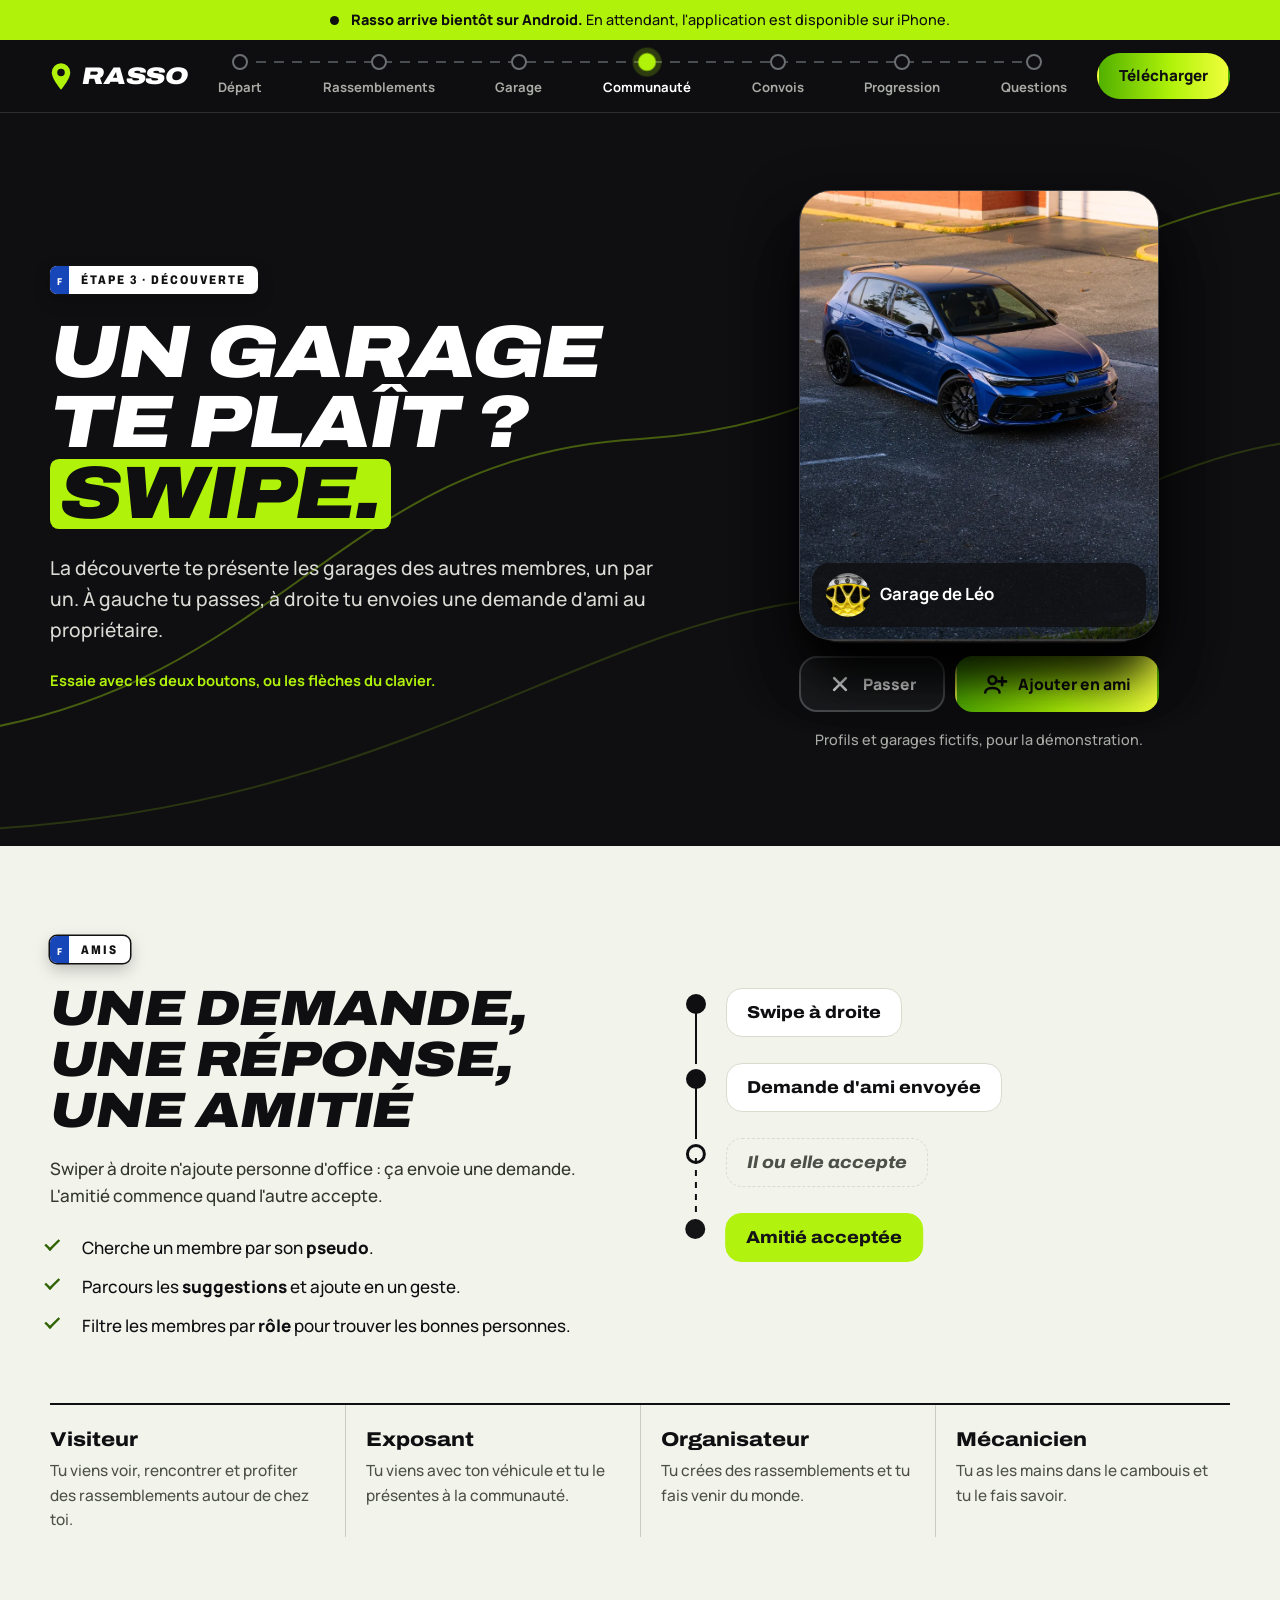
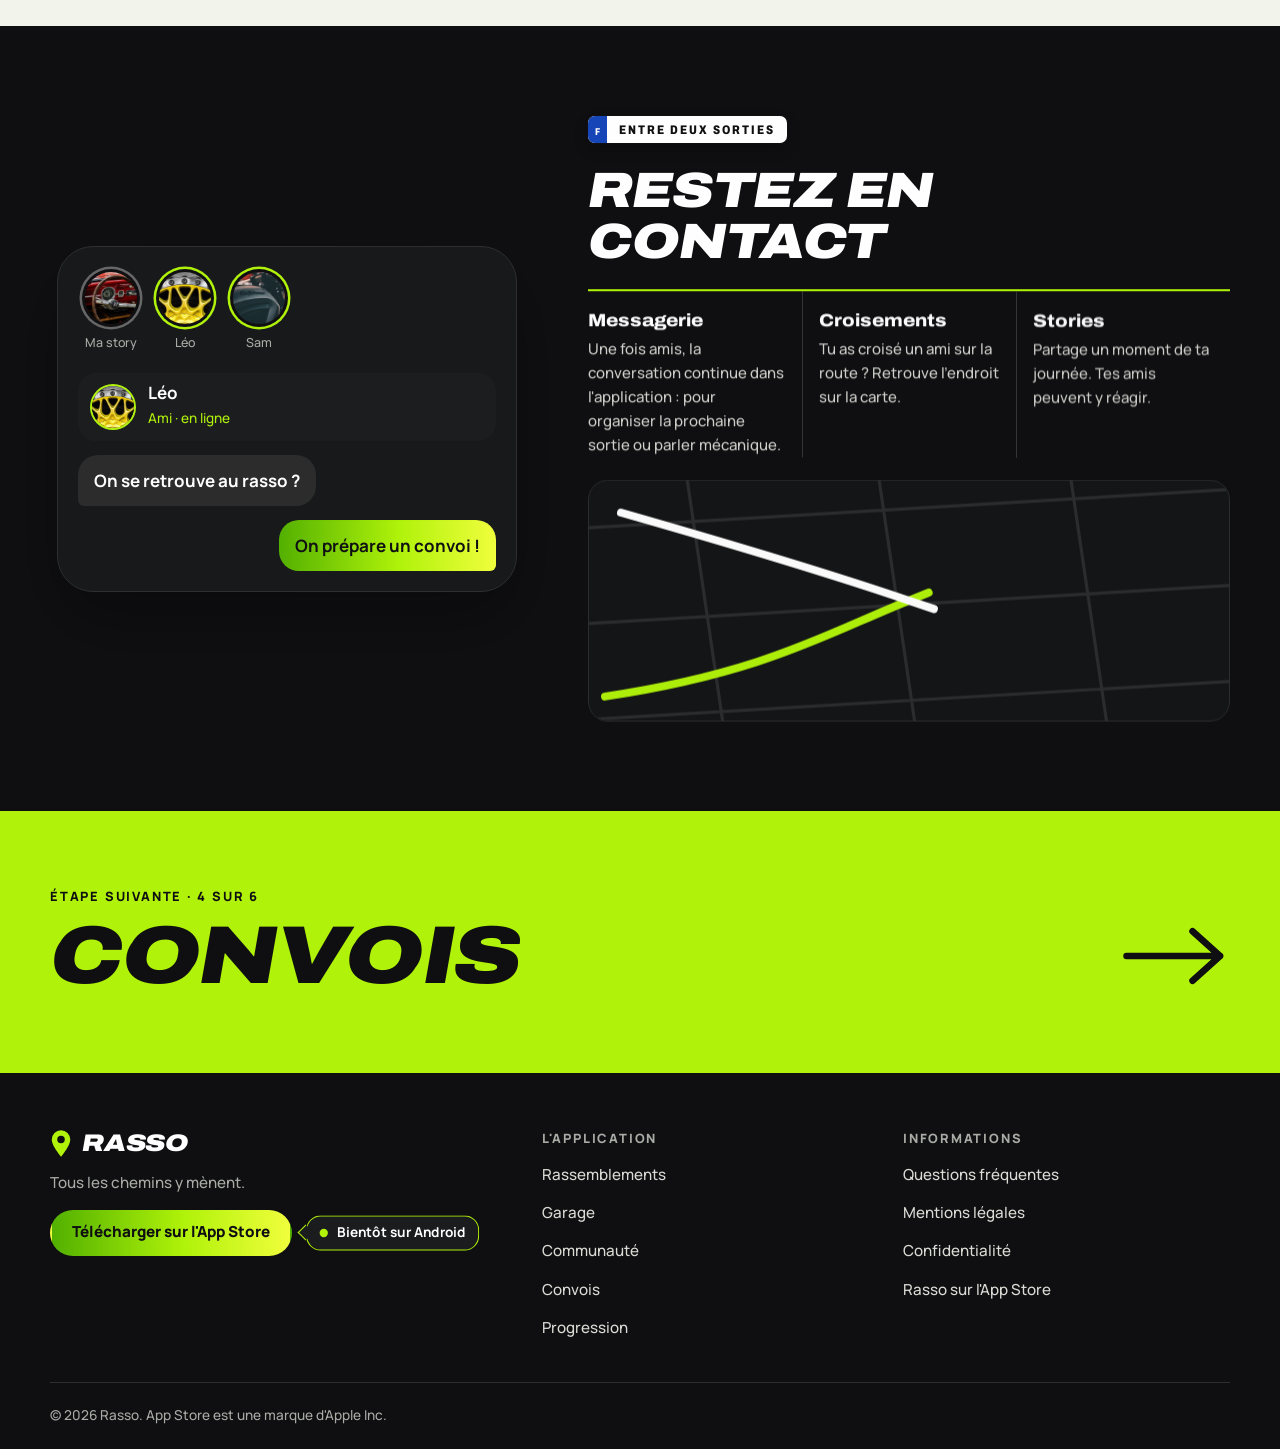
==== commit 128a45a5: "Rappel « Bientôt sur Android » près des boutons App Store Bulle à côté de chaque bouton de télécharg" ====
--- a/communaute.html
+++ b/communaute.html
@@ -28,6 +28,7 @@
 </head>
 <body>
 <a class="skip" href="#contenu">Aller au contenu</a>
+<div class="announce" role="note"><div class="wrap announce-in"><i aria-hidden="true"></i><p><b>Rasso arrive bientôt sur Android.</b> <span>En attendant, l'application est disponible sur iPhone.</span></p></div></div>
 <header class="top">
   <div class="wrap top-in">
     <a class="brand" href="index.html" aria-label="Rasso, accueil"><svg class="pin" viewBox="0 0 100 130" aria-hidden="true"><path d="M50,126 C50,126 8,78 8,48 A42,42 0 1 1 92,48 C92,78 50,126 50,126 Z"/><circle cx="50" cy="48" r="17"/></svg><span>RASSO</span></a>
@@ -68,7 +69,7 @@
 </main>
 <footer class="foot dark">
   <div class="wrap foot-in">
-    <div><a class="brand" href="index.html" aria-label="Rasso, accueil"><svg class="pin" viewBox="0 0 100 130" aria-hidden="true"><path d="M50,126 C50,126 8,78 8,48 A42,42 0 1 1 92,48 C92,78 50,126 50,126 Z"/><circle cx="50" cy="48" r="17"/></svg><span>RASSO</span></a><p class="foot-tag">Tous les chemins y mènent.</p><a class="btn btn-lime " href="https://apps.apple.com/fr/app/rasso/id6758964694" rel="noopener">Télécharger sur l'App Store</a></div>
+    <div><a class="brand" href="index.html" aria-label="Rasso, accueil"><svg class="pin" viewBox="0 0 100 130" aria-hidden="true"><path d="M50,126 C50,126 8,78 8,48 A42,42 0 1 1 92,48 C92,78 50,126 50,126 Z"/><circle cx="50" cy="48" r="17"/></svg><span>RASSO</span></a><p class="foot-tag">Tous les chemins y mènent.</p><span class="dl"><a class="btn btn-lime " href="https://apps.apple.com/fr/app/rasso/id6758964694" rel="noopener">Télécharger sur l'App Store</a><span class="soon" role="note"><i aria-hidden="true"></i>Bientôt sur Android</span></span></div>
     <nav aria-label="Application"><h3>L'application</h3><a href="rassemblements.html">Rassemblements</a><a href="garage.html">Garage</a><a href="communaute.html">Communauté</a><a href="convois.html">Convois</a><a href="progression.html">Progression</a></nav>
     <nav aria-label="Informations"><h3>Informations</h3><a href="questions.html">Questions fréquentes</a><a href="mentions-legales.html">Mentions légales</a><a href="confidentialite.html">Confidentialité</a><a href="https://apps.apple.com/fr/app/rasso/id6758964694" rel="noopener">Rasso sur l'App Store</a></nav>
   </div>
--- a/css/site.css
+++ b/css/site.css
@@ -507,3 +507,25 @@
 .cvd{stroke:#151617;stroke-width:5;visibility:hidden}
 .fl,.next .arr,.route-nav i{transition:none}
 
+
+/* ---------- rappel Android ---------- */
+.announce{background:var(--lime);color:var(--ink);font-size:.9rem}
+.announce-in{display:flex;align-items:center;justify-content:center;gap:12px;min-height:40px;padding-block:6px;text-align:center}
+.announce p{margin:0}
+.announce b{font-weight:800}
+.announce i{flex:none;width:9px;height:9px;border-radius:50%;background:var(--ink);box-shadow:0 0 0 0 rgba(15,15,18,.45);animation:ping 2s ease-out infinite}
+.dl{display:inline-flex;align-items:center;flex-wrap:wrap;gap:14px}
+.soon{position:relative;display:inline-flex;align-items:center;gap:9px;padding:9px 14px;border-radius:14px;background:#1B1C1E;border:1.5px solid var(--lime);color:#fff;font:700 .88rem/1.2 var(--body);white-space:nowrap}
+.soon::before{content:"";position:absolute;left:-7px;top:50%;width:11px;height:11px;margin-top:-6px;background:#1B1C1E;border-left:1.5px solid var(--lime);border-bottom:1.5px solid var(--lime);transform:rotate(45deg)}
+.soon i{width:8px;height:8px;border-radius:50%;background:var(--lime);box-shadow:0 0 0 0 rgba(176,242,10,.6);animation:ping 2s ease-out infinite}
+@keyframes ping{0%{box-shadow:0 0 0 0 rgba(176,242,10,.6)}70%,100%{box-shadow:0 0 0 9px rgba(176,242,10,0)}}
+.foot .dl{gap:12px}.foot .soon{font-size:.82rem;padding:8px 12px}
+.next .soon{align-self:flex-start;background:var(--ink);border-color:var(--ink);margin-top:6px}
+.next .soon::before{display:none}
+@media (max-width:560px){
+  .announce{font-size:.82rem}.announce span{display:none}
+  .cta-row .dl,.phero-txt .dl,.ghero-in .dl{width:100%;flex-direction:column;align-items:stretch;gap:12px}
+  .dl .soon{align-self:flex-start}
+  .dl .soon::before{left:22px;top:-7px;margin-top:0;transform:rotate(135deg)}
+  .foot .dl{flex-direction:column;align-items:flex-start}
+}
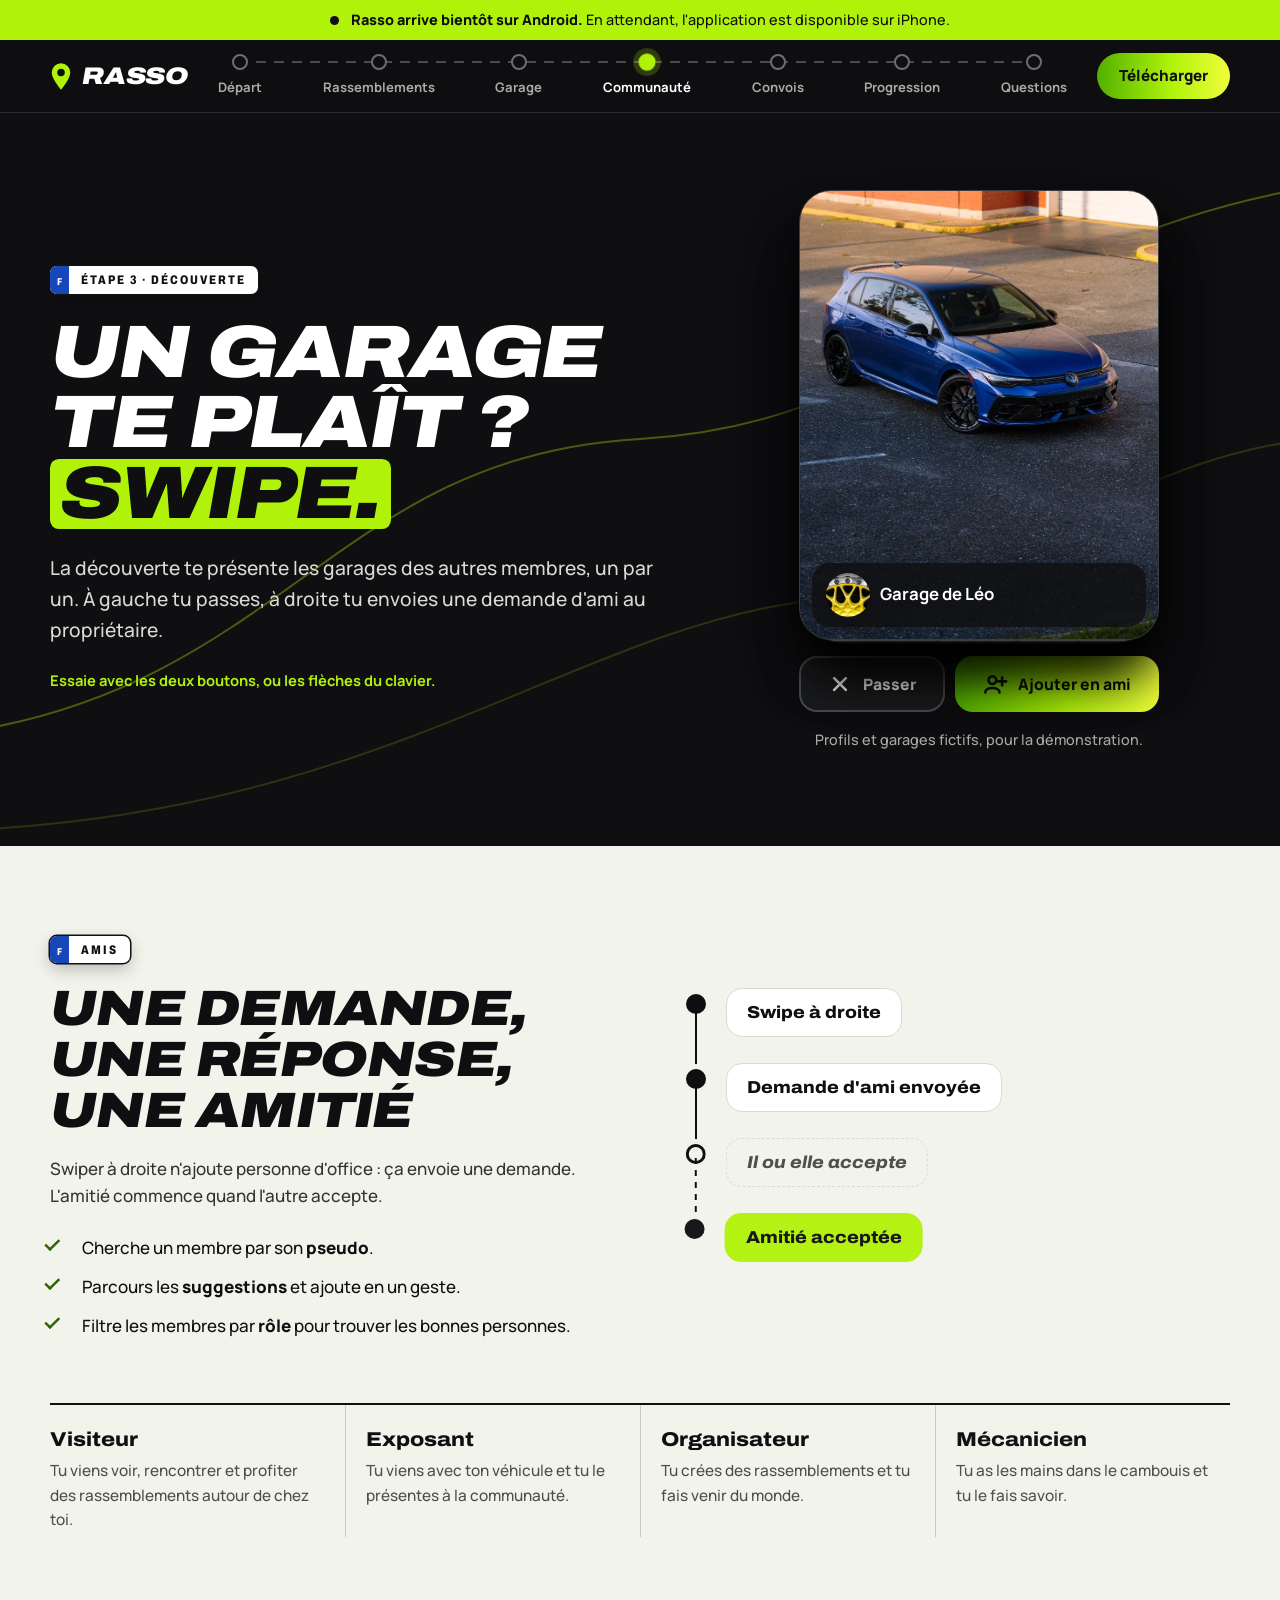
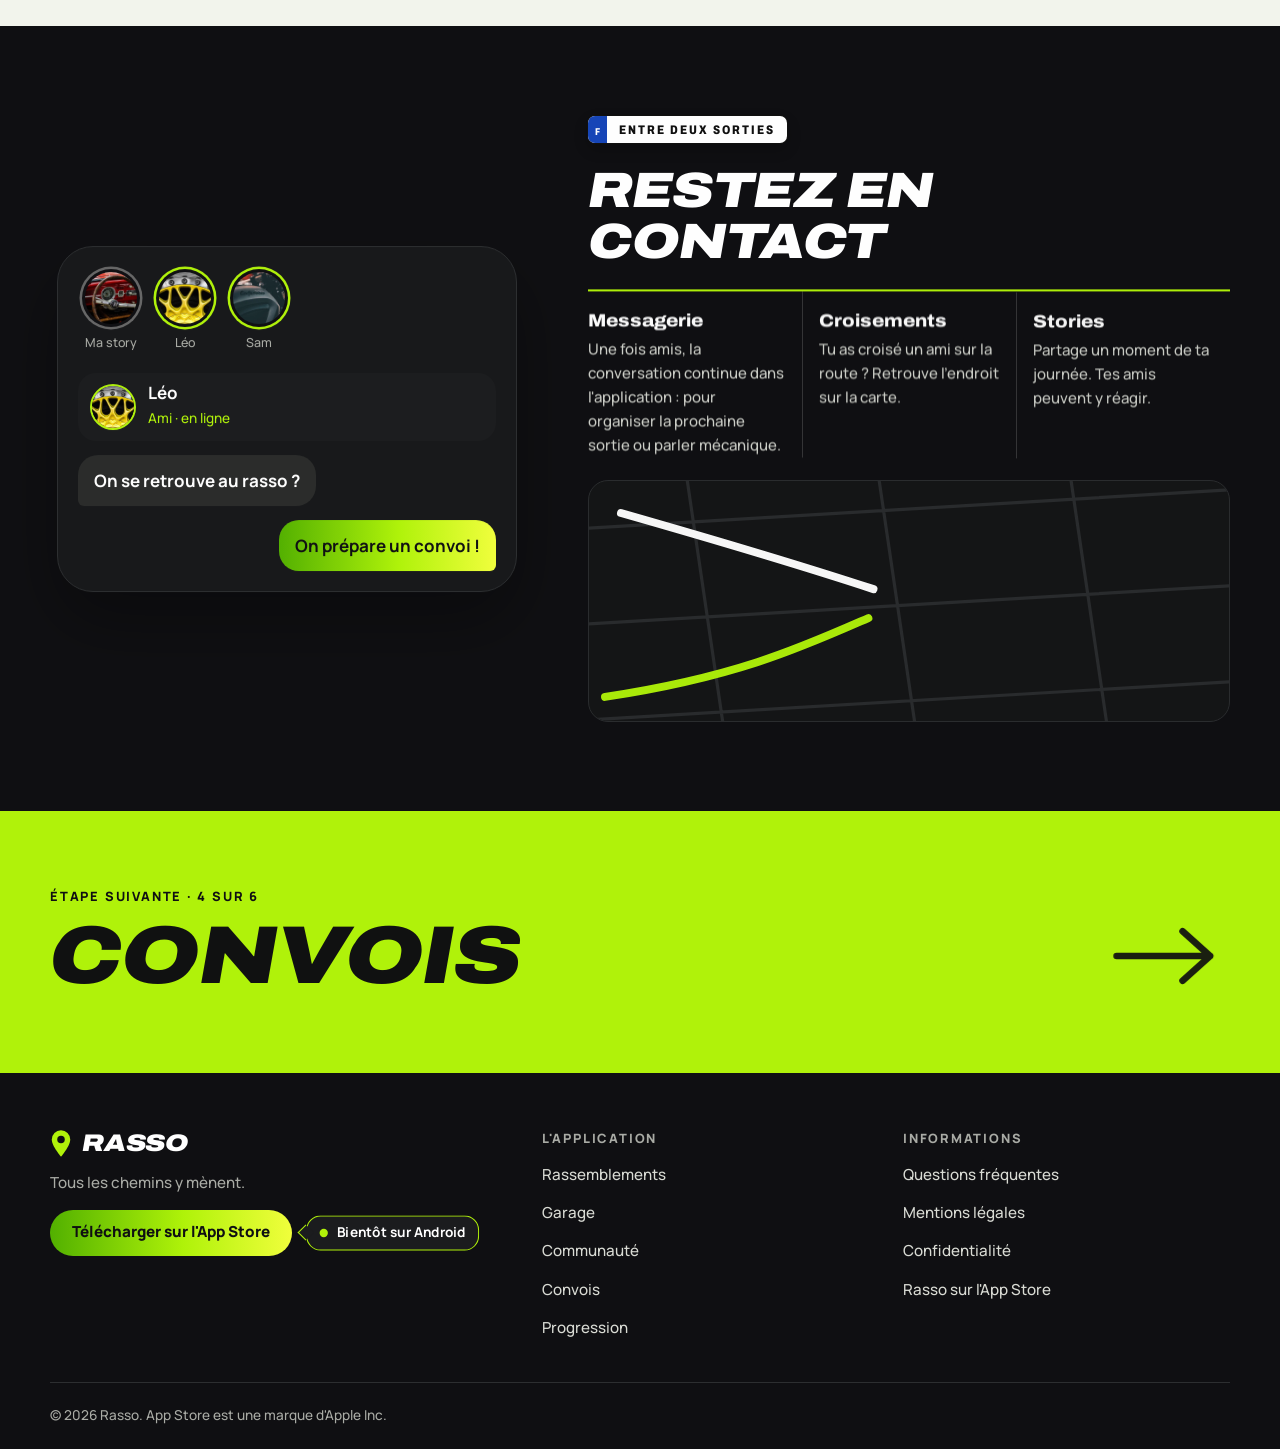
==== commit 0501040c: "Boutons sans liseré, maquette à 21:26 et 45 %, liens de style versionnés Co-Authored-By: Claude Opus" ====
--- a/communaute.html
+++ b/communaute.html
@@ -24,7 +24,7 @@
 <link rel="manifest" href="site.webmanifest">
 <link rel="preload" href="fonts/archivo-italic.woff2" as="font" type="font/woff2" crossorigin>
 <link rel="preload" href="fonts/manrope.woff2" as="font" type="font/woff2" crossorigin>
-<link rel="stylesheet" href="css/site.css">
+<link rel="stylesheet" href="css/site.css?v=bcd4eb74">
 </head>
 <body>
 <a class="skip" href="#contenu">Aller au contenu</a>
@@ -78,7 +78,7 @@
 <script src="js/vendor/gsap.min.js" defer></script>
 <script src="js/vendor/ScrollTrigger.min.js" defer></script>
 <script src="js/vendor/MotionPathPlugin.min.js" defer></script>
-<script src="js/site.js" defer></script>
-<script src="js/anim.js" defer></script>
+<script src="js/site.js?v=bcd4eb74" defer></script>
+<script src="js/anim.js?v=bcd4eb74" defer></script>
 </body>
 </html>
--- a/css/site.css
+++ b/css/site.css
@@ -529,3 +529,6 @@
   .dl .soon::before{left:22px;top:-7px;margin-top:0;transform:rotate(135deg)}
   .foot .dl{flex-direction:column;align-items:flex-start}
 }
+
+/* dégradé calé sur la bordure : supprime les liserés aux extrémités des boutons */
+.btn,.sb,.chip{background-origin:border-box}
